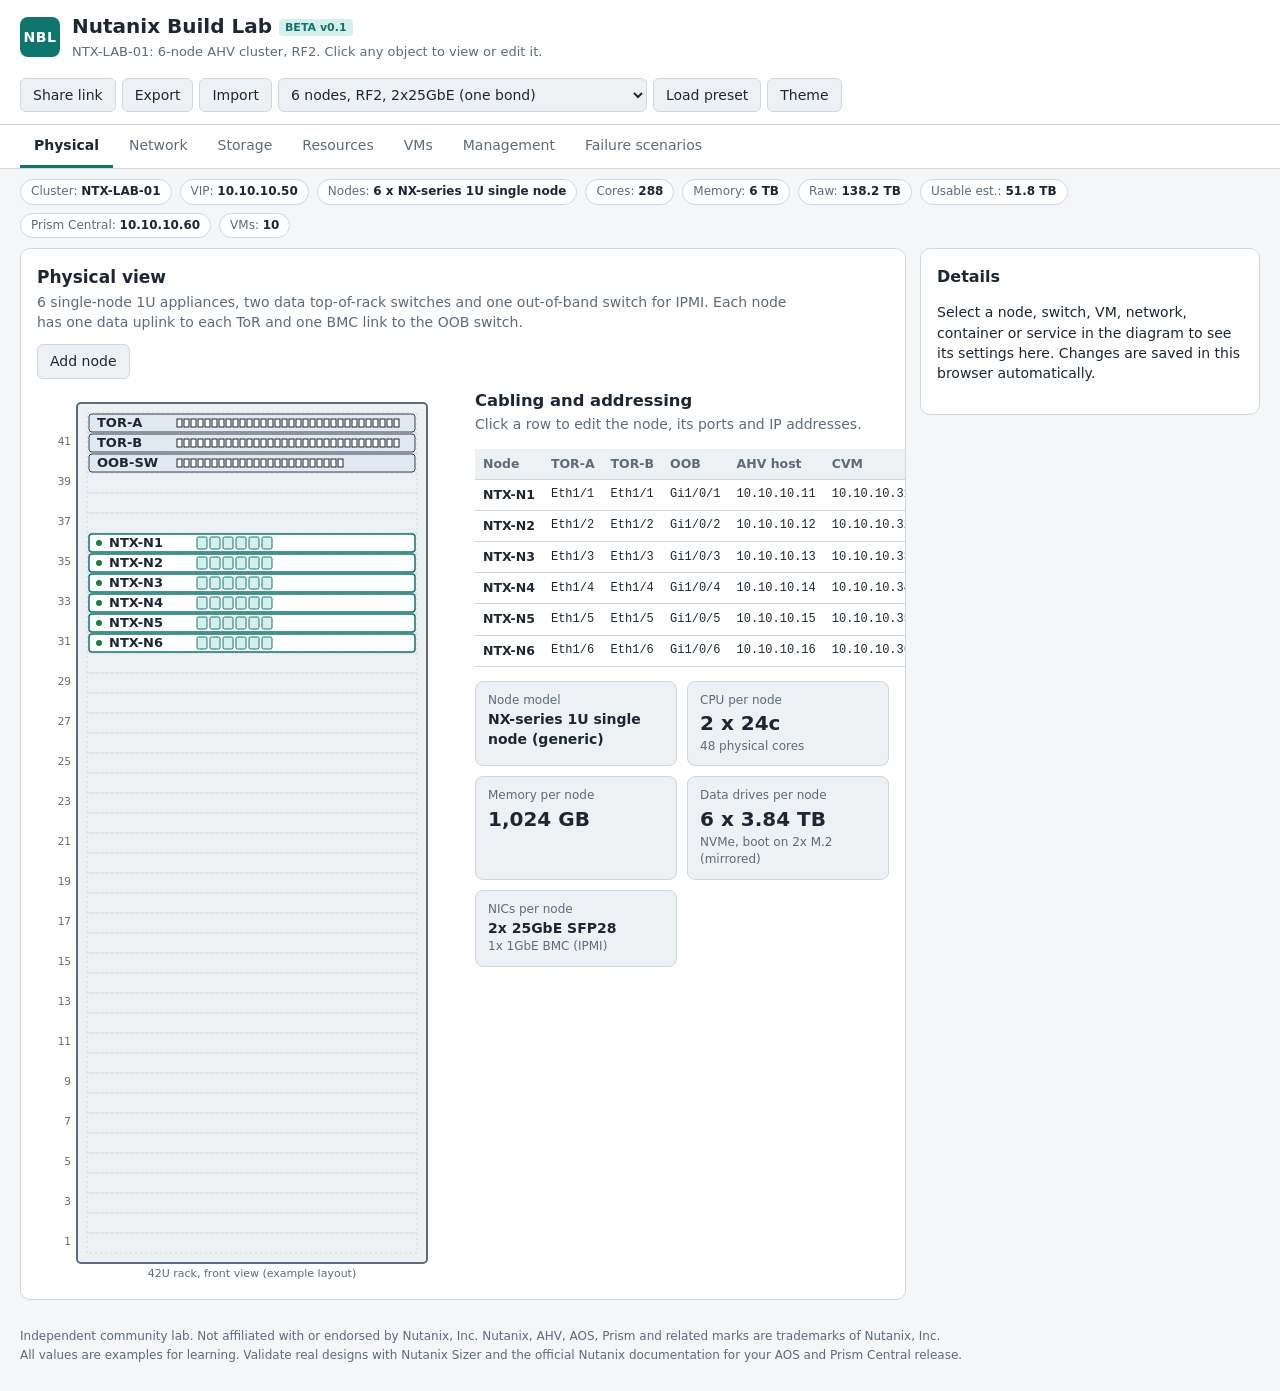
==== public/index.html @ 9aa4f655 "Move site to public/ and add wrangler config for Cloudflare Co-Authored-By: Claude Opus 5.5 <noreply" ====
<!DOCTYPE html>
<html lang="en" data-theme="light">
<head>
<meta charset="utf-8">
<meta name="viewport" content="width=device-width, initial-scale=1">
<title>Nutanix Build Lab</title>
<meta name="description" content="Interactive Nutanix cluster build lab: physical rack, AHV networking, distributed storage, compute resources, VM placement, Prism Central management and failure scenarios for a 6-node cluster.">
<link rel="icon" href="data:image/svg+xml,<svg xmlns='http://www.w3.org/2000/svg' viewBox='0 0 32 32'><rect width='32' height='32' rx='6' fill='%230f766e'/><path d='M8 22V10l8 8 8-8v12' stroke='white' stroke-width='3' fill='none'/></svg>">
<link rel="stylesheet" href="css/style.css">
</head>
<body>
<header class="topbar">
  <div class="brand">
    <span class="logo">NBL</span>
    <div>
      <h1>Nutanix Build Lab <span class="tag">BETA v0.1</span></h1>
      <p class="sub" id="labTitle">Click any object in the diagram to view or edit it.</p>
    </div>
  </div>
  <div class="tools">
    <button id="btnShare" title="Copy a link that contains this lab">Share link</button>
    <button id="btnExport" title="Download this lab as JSON">Export</button>
    <button id="btnImport" title="Load a lab from JSON">Import</button>
    <select id="presetSel" title="Choose a sample lab"></select>
    <button id="btnReset" title="Load the selected sample lab">Load preset</button>
    <button id="btnTheme" title="Switch light and dark theme">Theme</button>
    <input type="file" id="fileImport" accept="application/json" hidden>
  </div>
</header>

<nav class="tabs" id="tabs">
  <button data-view="physical" class="active">Physical</button>
  <button data-view="network">Network</button>
  <button data-view="storage">Storage</button>
  <button data-view="resources">Resources</button>
  <button data-view="vms">VMs</button>
  <button data-view="management">Management</button>
  <button data-view="failure">Failure scenarios</button>
</nav>

<div class="summary" id="summary"></div>

<main class="layout">
  <section class="canvas" id="canvas"></section>
  <aside class="panel" id="panel">
    <div class="panel-empty">
      <h3>Details</h3>
      <p>Select a node, switch, VM, network, container or service in the diagram to see its settings here. Changes are saved in this browser automatically.</p>
      <p class="muted">Use Share link to send the current lab to someone else, or Export to keep a JSON copy.</p>
    </div>
  </aside>
</main>

<footer class="foot">
  <p>Independent community lab. Not affiliated with or endorsed by Nutanix, Inc. Nutanix, AHV, AOS, Prism and related marks are trademarks of Nutanix, Inc.</p>
  <p>All values are examples for learning. Validate real designs with Nutanix Sizer and the official Nutanix documentation for your AOS and Prism Central release.</p>
</footer>

<div class="toast" id="toast"></div>
<script src="js/sample.js"></script>
<script src="js/app.js"></script>
</body>
</html>
---- public/css/style.css ----
:root {
  --bg: #f4f6f8;
  --surface: #ffffff;
  --surface-2: #eef1f4;
  --ink: #1d2733;
  --muted: #5d6b7a;
  --line: #cfd7df;
  --accent: #0f766e;
  --accent-soft: #d5efec;
  --host: #e9eef3;
  --cvm: #6d28d9;
  --cvm-soft: #ede4fb;
  --vm: #2563eb;
  --vm-soft: #dde8fd;
  --sw: #334155;
  --sw-soft: #e2e8f0;
  --ipmi: #b45309;
  --ipmi-soft: #fbeedd;
  --ok: #15803d;
  --warn: #b45309;
  --bad: #b91c1c;
  --bad-soft: #fde2e2;
  --link-a: #0f766e;
  --link-b: #7c3aed;
  --sel: #f59e0b;
  --font: "Segoe UI", system-ui, -apple-system, Roboto, Helvetica, Arial, sans-serif;
  --mono: "Cascadia Mono", Consolas, "SF Mono", Menlo, monospace;
}
[data-theme="dark"] {
  --bg: #0f151c;
  --surface: #17202a;
  --surface-2: #1e2935;
  --ink: #e5ebf1;
  --muted: #95a3b3;
  --line: #2f3d4c;
  --accent: #2dd4bf;
  --accent-soft: #133b38;
  --host: #1f2b38;
  --cvm: #a78bfa;
  --cvm-soft: #2c2346;
  --vm: #60a5fa;
  --vm-soft: #1c2d4a;
  --sw: #cbd5e1;
  --sw-soft: #26323f;
  --ipmi: #f59e0b;
  --ipmi-soft: #3a2a12;
  --ok: #4ade80;
  --warn: #fbbf24;
  --bad: #f87171;
  --bad-soft: #3b1d1d;
  --link-a: #2dd4bf;
  --link-b: #a78bfa;
}

* { box-sizing: border-box; }
body { margin: 0; background: var(--bg); color: var(--ink); font: 14px/1.45 var(--font); }
button { font: inherit; cursor: pointer; }

.topbar { display: flex; justify-content: space-between; align-items: center; gap: 16px; padding: 12px 20px; background: var(--surface); border-bottom: 1px solid var(--line); flex-wrap: wrap; }
.brand { display: flex; align-items: center; gap: 12px; }
.logo { display: grid; place-items: center; width: 40px; height: 40px; border-radius: 8px; background: var(--accent); color: #fff; font-weight: 700; letter-spacing: .5px; }
h1 { font-size: 20px; margin: 0; }
.tag { font-size: 11px; font-weight: 600; background: var(--accent-soft); color: var(--accent); padding: 2px 6px; border-radius: 4px; vertical-align: middle; }
.sub { margin: 2px 0 0; color: var(--muted); font-size: 13px; }
.tools { display: flex; gap: 6px; flex-wrap: wrap; }
.tools select { background: var(--surface-2); color: var(--ink); border: 1px solid var(--line); border-radius: 6px; padding: 6px 8px; font: inherit; }
.tools button, .btn { background: var(--surface-2); color: var(--ink); border: 1px solid var(--line); border-radius: 6px; padding: 6px 12px; }
.tools button:hover, .btn:hover { border-color: var(--accent); }
.btn.primary { background: var(--accent); border-color: var(--accent); color: #fff; }
.btn.danger { color: var(--bad); }

.tabs { display: flex; gap: 2px; padding: 0 20px; background: var(--surface); border-bottom: 1px solid var(--line); overflow-x: auto; }
.tabs button { background: none; border: 0; border-bottom: 3px solid transparent; padding: 10px 14px; color: var(--muted); white-space: nowrap; }
.tabs button.active { color: var(--ink); border-bottom-color: var(--accent); font-weight: 600; }

.summary { display: flex; gap: 8px; flex-wrap: wrap; padding: 10px 20px; }
.chip { background: var(--surface); border: 1px solid var(--line); border-radius: 999px; padding: 3px 10px; font-size: 12px; color: var(--muted); cursor: pointer; }
.chip b { color: var(--ink); font-weight: 600; }

.layout { display: grid; grid-template-columns: minmax(0, 1fr) 340px; gap: 14px; padding: 0 20px 20px; }
@media (max-width: 980px) { .layout { grid-template-columns: 1fr; } }
.canvas { background: var(--surface); border: 1px solid var(--line); border-radius: 10px; padding: 16px; min-height: 520px; overflow-x: auto; }
.panel { background: var(--surface); border: 1px solid var(--line); border-radius: 10px; padding: 16px; align-self: start; position: sticky; top: 12px; max-height: calc(100vh - 24px); overflow-y: auto; }
.panel h3 { margin: 0 0 4px; font-size: 16px; }
.panel .kind { font-size: 11px; text-transform: uppercase; letter-spacing: .6px; color: var(--accent); font-weight: 700; }
.panel .muted, .muted { color: var(--muted); }
.panel .note { background: var(--surface-2); border-left: 3px solid var(--accent); padding: 8px 10px; border-radius: 4px; font-size: 12.5px; margin: 10px 0; }
.field { display: grid; gap: 3px; margin: 10px 0; }
.field label { font-size: 12px; color: var(--muted); font-weight: 600; }
.field input, .field select { width: 100%; padding: 6px 8px; border: 1px solid var(--line); border-radius: 6px; background: var(--surface-2); color: var(--ink); font: inherit; }
.field input:focus, .field select:focus { outline: 2px solid var(--accent); outline-offset: -1px; }
.field input[readonly] { opacity: .7; }
.field.check { grid-template-columns: auto 1fr; align-items: center; }
.field.check label { font-weight: 500; color: var(--ink); }
.panel-actions { display: flex; gap: 8px; margin-top: 14px; flex-wrap: wrap; }
.kv { display: grid; grid-template-columns: 1fr auto; gap: 4px 10px; font-size: 13px; margin: 8px 0; }
.kv span:nth-child(odd) { color: var(--muted); }
.kv span:nth-child(even) { font-family: var(--mono); font-size: 12.5px; text-align: right; }

.view-head { display: flex; justify-content: space-between; align-items: flex-start; gap: 12px; margin-bottom: 10px; flex-wrap: wrap; }
.view-head h2 { margin: 0; font-size: 17px; }
.view-head p { margin: 2px 0 0; color: var(--muted); max-width: 760px; }

svg.diagram { width: 100%; height: auto; display: block; font-family: var(--font); }
svg text { fill: var(--ink); font-size: 12px; }
svg .t-muted { fill: var(--muted); font-size: 11px; }
svg .t-small { font-size: 10.5px; }
svg .t-mono { font-family: var(--mono); font-size: 11px; }
svg .t-title { font-weight: 700; font-size: 13px; }
svg .t-white { fill: #fff; }
svg .host { fill: var(--host); stroke: var(--line); }
svg .rack { fill: var(--surface-2); stroke: var(--muted); stroke-width: 2; }
svg .unit { fill: none; stroke: var(--line); stroke-dasharray: 2 3; }
svg .sw { fill: var(--sw-soft); stroke: var(--sw); }
svg .node-box { fill: var(--surface); stroke: var(--accent); stroke-width: 1.5; }
svg .bay { fill: var(--accent-soft); stroke: var(--accent); }
svg .cvm { fill: var(--cvm-soft); stroke: var(--cvm); }
svg .uvm { fill: var(--vm-soft); stroke: var(--vm); }
svg .br { fill: var(--accent-soft); stroke: var(--accent); }
svg .ipmi { fill: var(--ipmi-soft); stroke: var(--ipmi); }
svg .port { fill: var(--surface); stroke: var(--ink); }
svg .pool { fill: var(--accent-soft); stroke: var(--accent); stroke-width: 1.5; }
svg .ctr { fill: var(--surface); stroke: var(--accent); }
svg .svc { fill: var(--surface-2); stroke: var(--muted); }
svg .wire { stroke: var(--muted); stroke-width: 1.5; fill: none; }
svg .wire-a { stroke: var(--link-a); stroke-width: 2; fill: none; }
svg .wire-b { stroke: var(--link-b); stroke-width: 2; fill: none; }
svg .wire-ipmi { stroke: var(--ipmi); stroke-width: 1.5; fill: none; stroke-dasharray: 5 4; }
svg .wire-down { stroke: var(--bad); stroke-width: 2; stroke-dasharray: 3 4; fill: none; opacity: .7; }
svg .peer { stroke: var(--sw); stroke-width: 3; fill: none; }
svg .arrow { stroke: var(--vm); stroke-width: 2; fill: none; marker-end: url(#arrowhead); }
svg .down { fill: var(--bad-soft) !important; stroke: var(--bad) !important; }
svg .obj { cursor: pointer; }
svg .obj:hover > rect:first-child { stroke-width: 2.5; }
svg .sel > rect:first-child { stroke: var(--sel) !important; stroke-width: 3 !important; }
svg .led-ok { fill: var(--ok); }
svg .led-bad { fill: var(--bad); }

table.grid { width: 100%; border-collapse: collapse; font-size: 12.5px; margin-top: 14px; }
table.grid th, table.grid td { padding: 6px 8px; border-bottom: 1px solid var(--line); text-align: left; white-space: nowrap; }
table.grid th { color: var(--muted); font-weight: 600; background: var(--surface-2); }
table.grid td.mono { font-family: var(--mono); font-size: 12px; }
table.grid tr.click { cursor: pointer; }
table.grid tr.click:hover td { background: var(--surface-2); }
table.grid tr.sel td { background: var(--accent-soft); }

.two { display: grid; grid-template-columns: minmax(300px, 420px) minmax(0, 1fr); gap: 18px; align-items: start; }
@media (max-width: 1200px) { .two { grid-template-columns: 1fr; } }

.cards { display: grid; grid-template-columns: repeat(auto-fill, minmax(190px, 1fr)); gap: 10px; margin-top: 14px; }
.card { background: var(--surface-2); border: 1px solid var(--line); border-radius: 8px; padding: 10px 12px; }
.card .big { font-size: 20px; font-weight: 700; }
.card .lbl { font-size: 12px; color: var(--muted); }
.card.ok { border-left: 4px solid var(--ok); }
.card.warn { border-left: 4px solid var(--warn); }
.card.bad { border-left: 4px solid var(--bad); }

.hosts { display: grid; grid-template-columns: repeat(auto-fill, minmax(250px, 1fr)); gap: 10px; }
.hostcard { background: var(--surface-2); border: 1px solid var(--line); border-radius: 8px; padding: 10px; }
.hostcard.down { background: var(--bad-soft); border-color: var(--bad); }
.hostcard h4 { margin: 0 0 6px; font-size: 14px; display: flex; justify-content: space-between; cursor: pointer; }
.hostcard h4 small { color: var(--muted); font-weight: 400; font-family: var(--mono); }
.bar { height: 12px; background: var(--surface); border: 1px solid var(--line); border-radius: 6px; overflow: hidden; display: flex; margin: 3px 0 2px; }
.bar i { display: block; height: 100%; }
.bar .c { background: var(--cvm); }
.bar .p { background: var(--ipmi); }
.bar .v { background: var(--vm); }
.bar .x { background: var(--bad); }
.barlbl { display: flex; justify-content: space-between; font-size: 11.5px; color: var(--muted); }
.legend { display: flex; gap: 14px; flex-wrap: wrap; font-size: 12px; color: var(--muted); margin: 6px 0 12px; }
.legend i { display: inline-block; width: 10px; height: 10px; border-radius: 2px; margin-right: 5px; vertical-align: -1px; }

.vmchip { display: flex; justify-content: space-between; gap: 6px; background: var(--vm-soft); border: 1px solid var(--vm); border-radius: 6px; padding: 4px 8px; margin: 4px 0; font-size: 12.5px; cursor: pointer; }
.vmchip.cvm { background: var(--cvm-soft); border-color: var(--cvm); }
.vmchip.pc { background: var(--ipmi-soft); border-color: var(--ipmi); }
.vmchip.sel { outline: 2px solid var(--sel); }
.vmchip small { color: var(--muted); font-family: var(--mono); }

.controls { display: grid; grid-template-columns: repeat(auto-fit, minmax(220px, 1fr)); gap: 12px; margin-bottom: 14px; }
.ctlbox { background: var(--surface-2); border: 1px solid var(--line); border-radius: 8px; padding: 10px 12px; }
.ctlbox h4 { margin: 0 0 6px; font-size: 13px; }
.ctlbox label { display: inline-flex; align-items: center; gap: 4px; margin: 2px 10px 2px 0; font-size: 12.5px; }
.ctlbox select { padding: 4px; border-radius: 5px; border: 1px solid var(--line); background: var(--surface); color: var(--ink); }
.results { list-style: none; padding: 0; margin: 14px 0 0; display: grid; gap: 8px; }
.results li { background: var(--surface-2); border: 1px solid var(--line); border-left: 4px solid var(--ok); border-radius: 6px; padding: 8px 12px; }
.results li.warn { border-left-color: var(--warn); }
.results li.bad { border-left-color: var(--bad); }
.results li b { display: block; margin-bottom: 2px; }

.foot { padding: 6px 20px 24px; color: var(--muted); font-size: 12px; }
.foot p { margin: 2px 0; }
.toast { opacity: 0; position: fixed; bottom: 20px; left: 50%; transform: translateX(-50%) translateY(80px); background: var(--ink); color: var(--bg); padding: 8px 16px; border-radius: 6px; transition: transform .25s, opacity .25s; z-index: 10; }
.toast.show { opacity: 1; transform: translateX(-50%) translateY(0); }
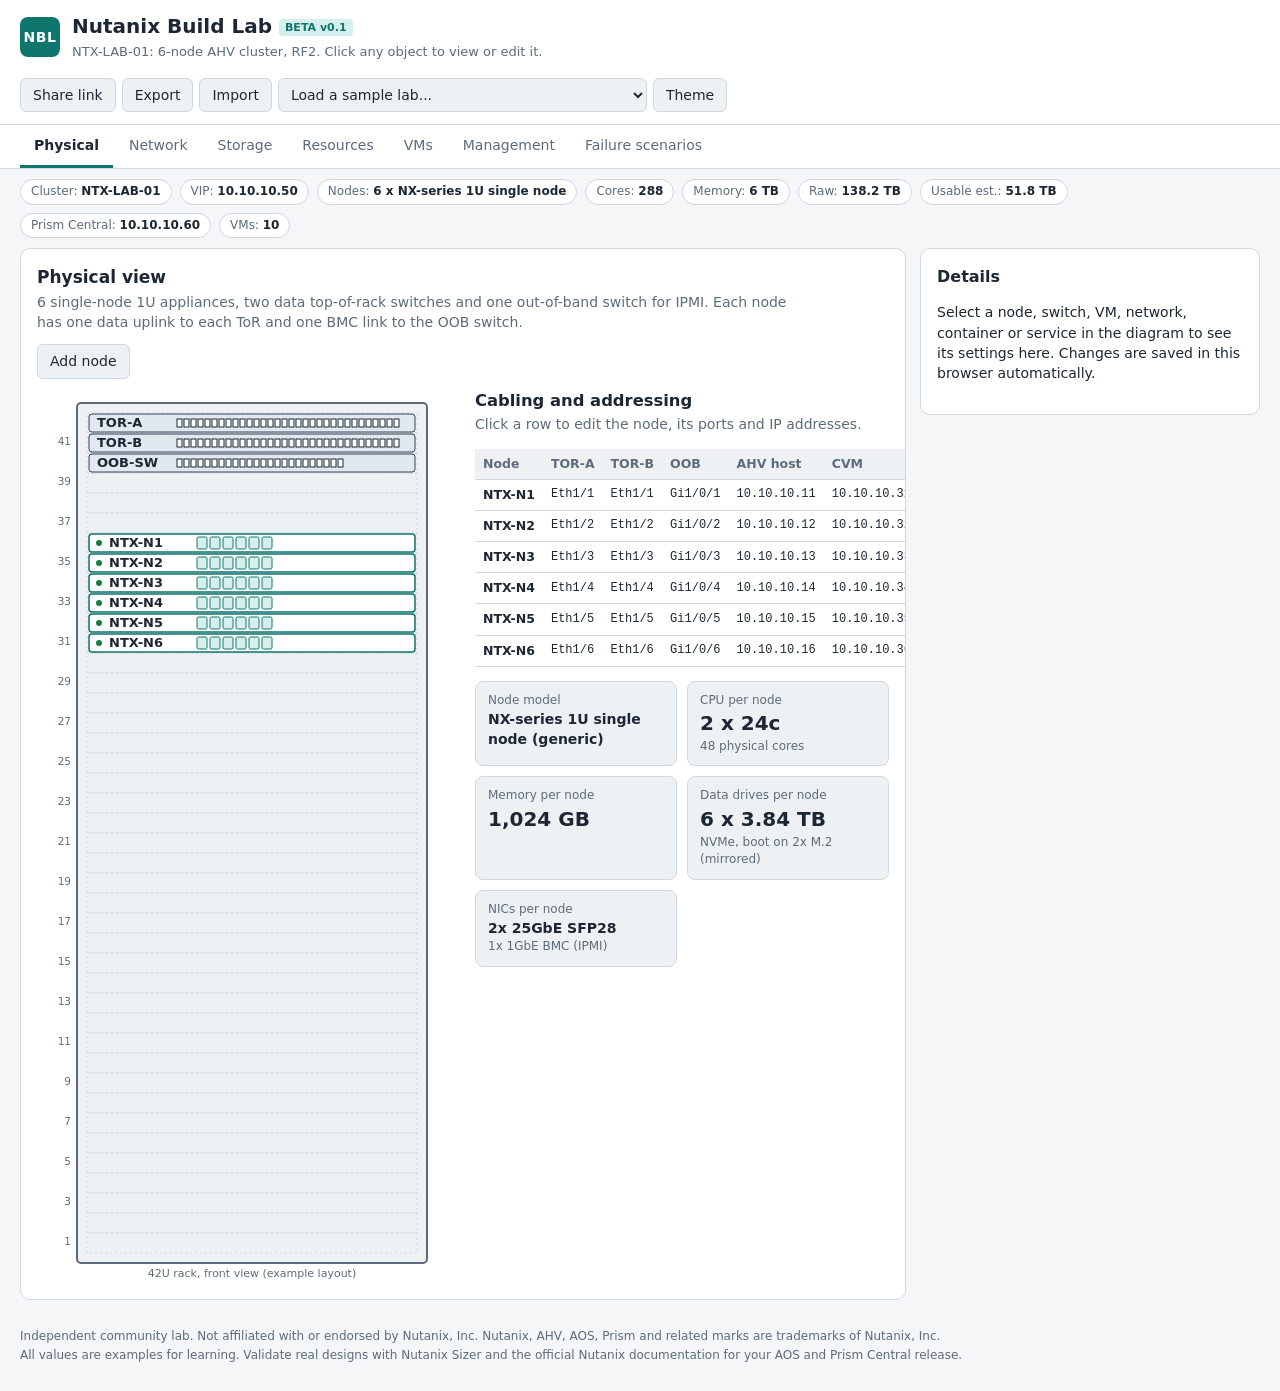
==== commit 8d894990: "Fix preset loading; apply build standard (cluster-named pool, container and mgmt subnet; AD on Prism" ====
--- a/public/index.html
+++ b/public/index.html
@@ -21,8 +21,7 @@
     <button id="btnShare" title="Copy a link that contains this lab">Share link</button>
     <button id="btnExport" title="Download this lab as JSON">Export</button>
     <button id="btnImport" title="Load a lab from JSON">Import</button>
-    <select id="presetSel" title="Choose a sample lab"></select>
-    <button id="btnReset" title="Load the selected sample lab">Load preset</button>
+    <select id="presetSel" title="Replace the current lab with a sample lab"></select>
     <button id="btnTheme" title="Switch light and dark theme">Theme</button>
     <input type="file" id="fileImport" accept="application/json" hidden>
   </div>
--- a/public/css/style.css
+++ b/public/css/style.css
@@ -190,4 +190,5 @@
 .foot { padding: 6px 20px 24px; color: var(--muted); font-size: 12px; }
 .foot p { margin: 2px 0; }
 .toast { opacity: 0; position: fixed; bottom: 20px; left: 50%; transform: translateX(-50%) translateY(80px); background: var(--ink); color: var(--bg); padding: 8px 16px; border-radius: 6px; transition: transform .25s, opacity .25s; z-index: 10; }
+.toast .undo { margin-left: 12px; background: none; border: 1px solid currentColor; color: inherit; border-radius: 4px; padding: 1px 8px; }
 .toast.show { opacity: 1; transform: translateX(-50%) translateY(0); }
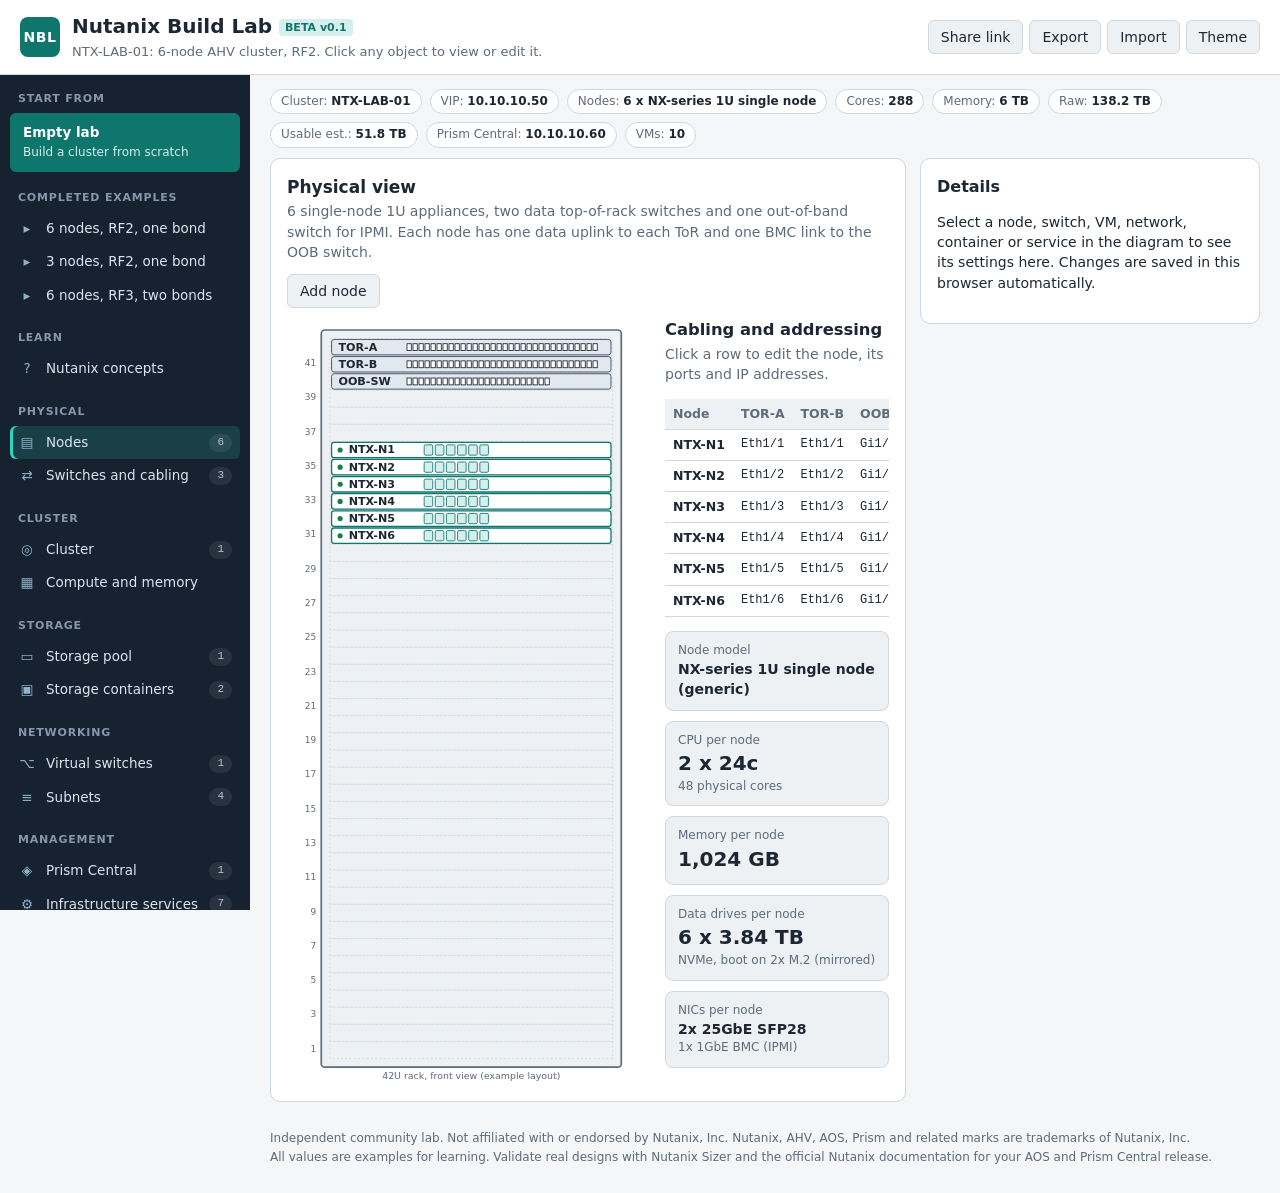
==== commit 50e6240d: "Left menu like the NSX Build Lab: empty lab, examples, object lists with counts, concepts, add-on pl" ====
--- a/public/index.html
+++ b/public/index.html
@@ -21,22 +21,16 @@
     <button id="btnShare" title="Copy a link that contains this lab">Share link</button>
     <button id="btnExport" title="Download this lab as JSON">Export</button>
     <button id="btnImport" title="Load a lab from JSON">Import</button>
-    <select id="presetSel" title="Replace the current lab with a sample lab"></select>
     <button id="btnTheme" title="Switch light and dark theme">Theme</button>
     <input type="file" id="fileImport" accept="application/json" hidden>
   </div>
 </header>
 
-<nav class="tabs" id="tabs">
-  <button data-view="physical" class="active">Physical</button>
-  <button data-view="network">Network</button>
-  <button data-view="storage">Storage</button>
-  <button data-view="resources">Resources</button>
-  <button data-view="vms">VMs</button>
-  <button data-view="management">Management</button>
-  <button data-view="failure">Failure scenarios</button>
-</nav>
 
+
+<div class="shell">
+<aside class="side" id="side"></aside>
+<div class="mainwrap">
 <div class="summary" id="summary"></div>
 
 <main class="layout">
@@ -54,6 +48,8 @@
   <p>Independent community lab. Not affiliated with or endorsed by Nutanix, Inc. Nutanix, AHV, AOS, Prism and related marks are trademarks of Nutanix, Inc.</p>
   <p>All values are examples for learning. Validate real designs with Nutanix Sizer and the official Nutanix documentation for your AOS and Prism Central release.</p>
 </footer>
+</div>
+</div>
 
 <div class="toast" id="toast"></div>
 <script src="js/sample.js"></script>
--- a/public/css/style.css
+++ b/public/css/style.css
@@ -144,7 +144,7 @@
 table.grid tr.click:hover td { background: var(--surface-2); }
 table.grid tr.sel td { background: var(--accent-soft); }
 
-.two { display: grid; grid-template-columns: minmax(300px, 420px) minmax(0, 1fr); gap: 18px; align-items: start; }
+.two { display: grid; grid-template-columns: minmax(260px, 360px) minmax(0, 1fr); gap: 18px; align-items: start; }
 @media (max-width: 1200px) { .two { grid-template-columns: 1fr; } }
 
 .cards { display: grid; grid-template-columns: repeat(auto-fill, minmax(190px, 1fr)); gap: 10px; margin-top: 14px; }
@@ -192,3 +192,34 @@
 .toast { opacity: 0; position: fixed; bottom: 20px; left: 50%; transform: translateX(-50%) translateY(80px); background: var(--ink); color: var(--bg); padding: 8px 16px; border-radius: 6px; transition: transform .25s, opacity .25s; z-index: 10; }
 .toast .undo { margin-left: 12px; background: none; border: 1px solid currentColor; color: inherit; border-radius: 4px; padding: 1px 8px; }
 .toast.show { opacity: 1; transform: translateX(-50%) translateY(0); }
+
+/* left menu */
+.shell { display: grid; grid-template-columns: 250px minmax(0, 1fr); min-height: calc(100vh - 65px); }
+.side { background: #172230; color: #dbe4ee; padding: 12px 10px 24px; position: sticky; top: 0; height: calc(100vh - 65px); overflow-y: auto; }
+[data-theme="dark"] .side { background: #0b1118; border-right: 1px solid var(--line); }
+.sgroup { margin-bottom: 14px; }
+.sglabel { font-size: 11px; font-weight: 700; letter-spacing: .8px; text-transform: uppercase; color: #8796a8; padding: 4px 8px 6px; }
+.sitem { display: flex; align-items: center; gap: 10px; width: 100%; background: none; border: 0; color: inherit; text-align: left; padding: 7px 8px; border-radius: 6px; font-size: 13.5px; }
+.sitem:hover { background: rgba(255,255,255,.07); }
+.sitem.on { background: rgba(45,212,191,.16); box-shadow: inset 3px 0 0 #2dd4bf; }
+.sitem.soon { color: #8796a8; }
+.sicon { width: 18px; text-align: center; color: #8fb3c9; flex: none; }
+.slabel { flex: 1; }
+.scount { font-family: var(--mono); font-size: 11px; background: rgba(255,255,255,.08); border-radius: 10px; padding: 1px 8px; color: #b8c6d4; }
+.sitem.start { display: grid; gap: 2px; border: 1px solid #2c3b4d; margin-bottom: 6px; padding: 9px 12px; }
+.sitem.start b { font-size: 13.5px; }
+.sitem.start small { color: #9fb0c2; font-size: 12px; }
+.sitem.start { background: #0f766e; border-color: #0f766e; color: #fff; }
+.sitem.start small { color: #d5efec; }
+.mainwrap { min-width: 0; }
+.mainwrap .summary { padding-top: 14px; }
+.olist { display: grid; gap: 4px; margin-top: 8px; }
+.orow { display: flex; justify-content: space-between; gap: 8px; background: var(--surface-2); border: 1px solid var(--line); border-radius: 6px; padding: 7px 10px; color: var(--ink); text-align: left; }
+.orow:hover { border-color: var(--accent); }
+.orow small { color: var(--muted); font-family: var(--mono); font-size: 11.5px; }
+@media (max-width: 900px) {
+  .shell { grid-template-columns: 1fr; }
+  .side { position: static; height: auto; display: flex; gap: 10px; overflow-x: auto; padding: 8px; }
+  .sgroup { flex: none; margin: 0; }
+  .sitem { white-space: nowrap; }
+}
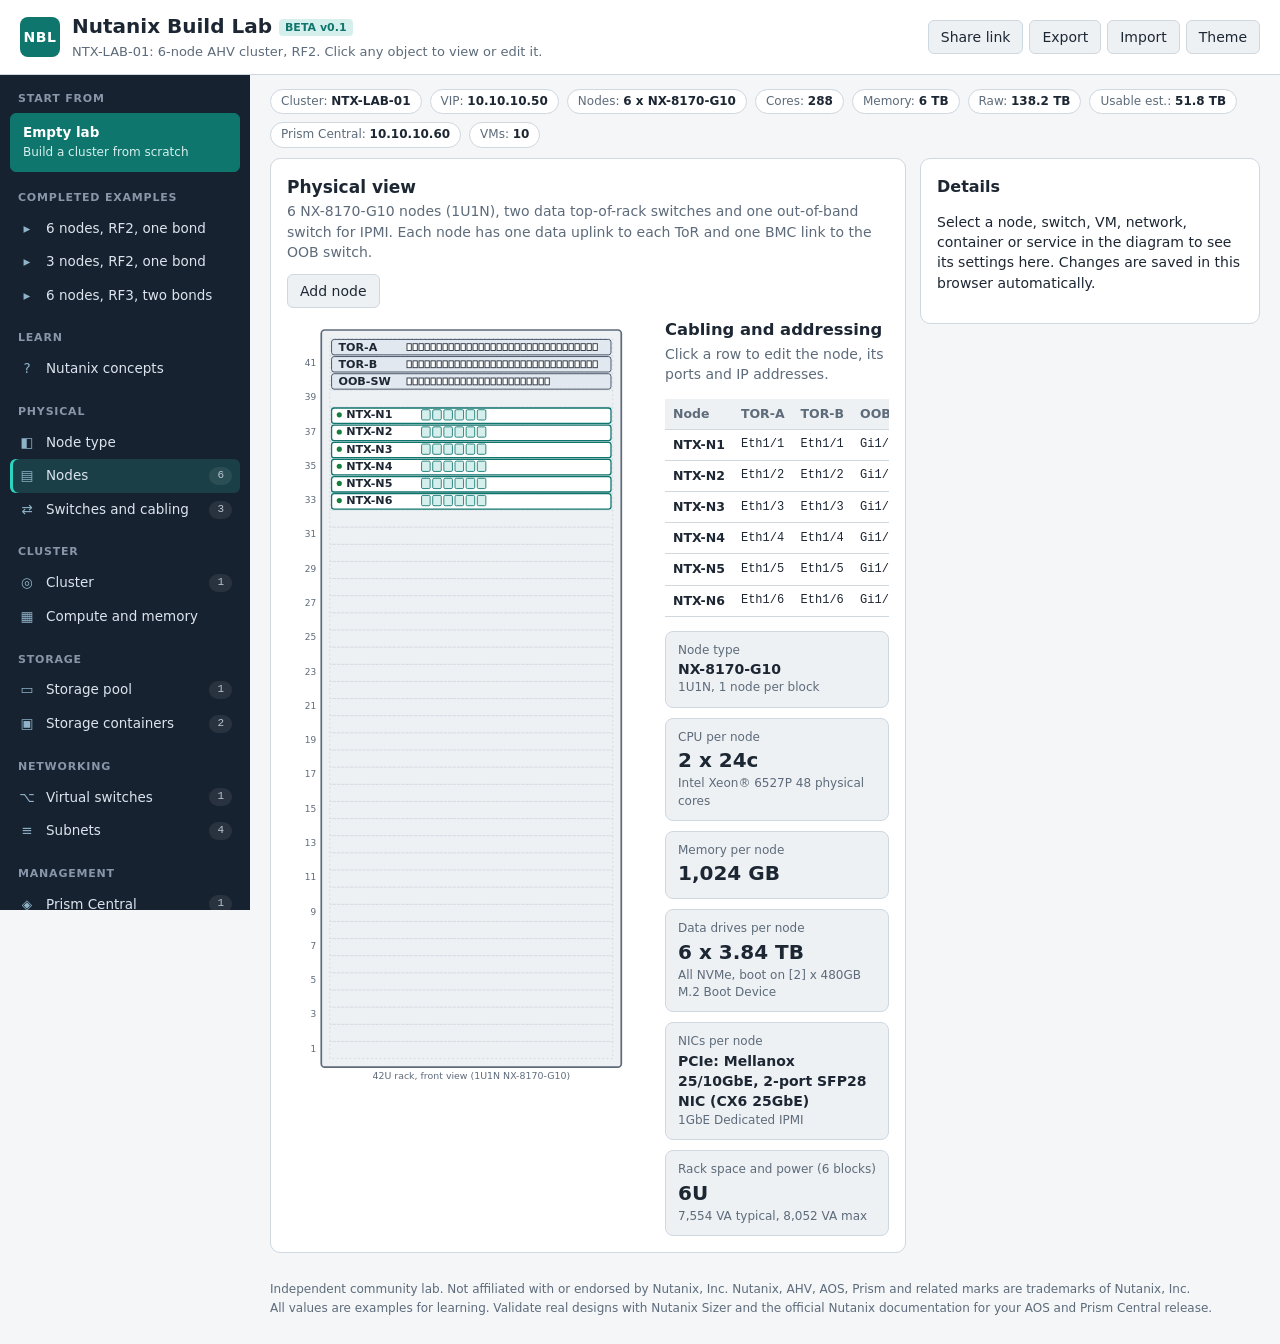
==== commit 1b1a1e48: "Node type picker: 17 NX platforms from the spec sheets, block-aware rack view, model decoder Co-Auth" ====
--- a/public/index.html
+++ b/public/index.html
@@ -52,6 +52,7 @@
 </div>
 
 <div class="toast" id="toast"></div>
+<script src="js/platforms.js"></script>
 <script src="js/sample.js"></script>
 <script src="js/app.js"></script>
 </body>
--- a/public/css/style.css
+++ b/public/css/style.css
@@ -86,6 +86,7 @@
 .panel .muted, .muted { color: var(--muted); }
 .panel .note { background: var(--surface-2); border-left: 3px solid var(--accent); padding: 8px 10px; border-radius: 4px; font-size: 12.5px; margin: 10px 0; }
 .field { display: grid; gap: 3px; margin: 10px 0; }
+.field select { text-overflow: ellipsis; }
 .field label { font-size: 12px; color: var(--muted); font-weight: 600; }
 .field input, .field select { width: 100%; padding: 6px 8px; border: 1px solid var(--line); border-radius: 6px; background: var(--surface-2); color: var(--ink); font: inherit; }
 .field input:focus, .field select:focus { outline: 2px solid var(--accent); outline-offset: -1px; }
@@ -113,6 +114,7 @@
 svg .unit { fill: none; stroke: var(--line); stroke-dasharray: 2 3; }
 svg .sw { fill: var(--sw-soft); stroke: var(--sw); }
 svg .node-box { fill: var(--surface); stroke: var(--accent); stroke-width: 1.5; }
+svg .bay.hdd { fill: var(--ipmi-soft); stroke: var(--ipmi); }
 svg .bay { fill: var(--accent-soft); stroke: var(--accent); }
 svg .cvm { fill: var(--cvm-soft); stroke: var(--cvm); }
 svg .uvm { fill: var(--vm-soft); stroke: var(--vm); }
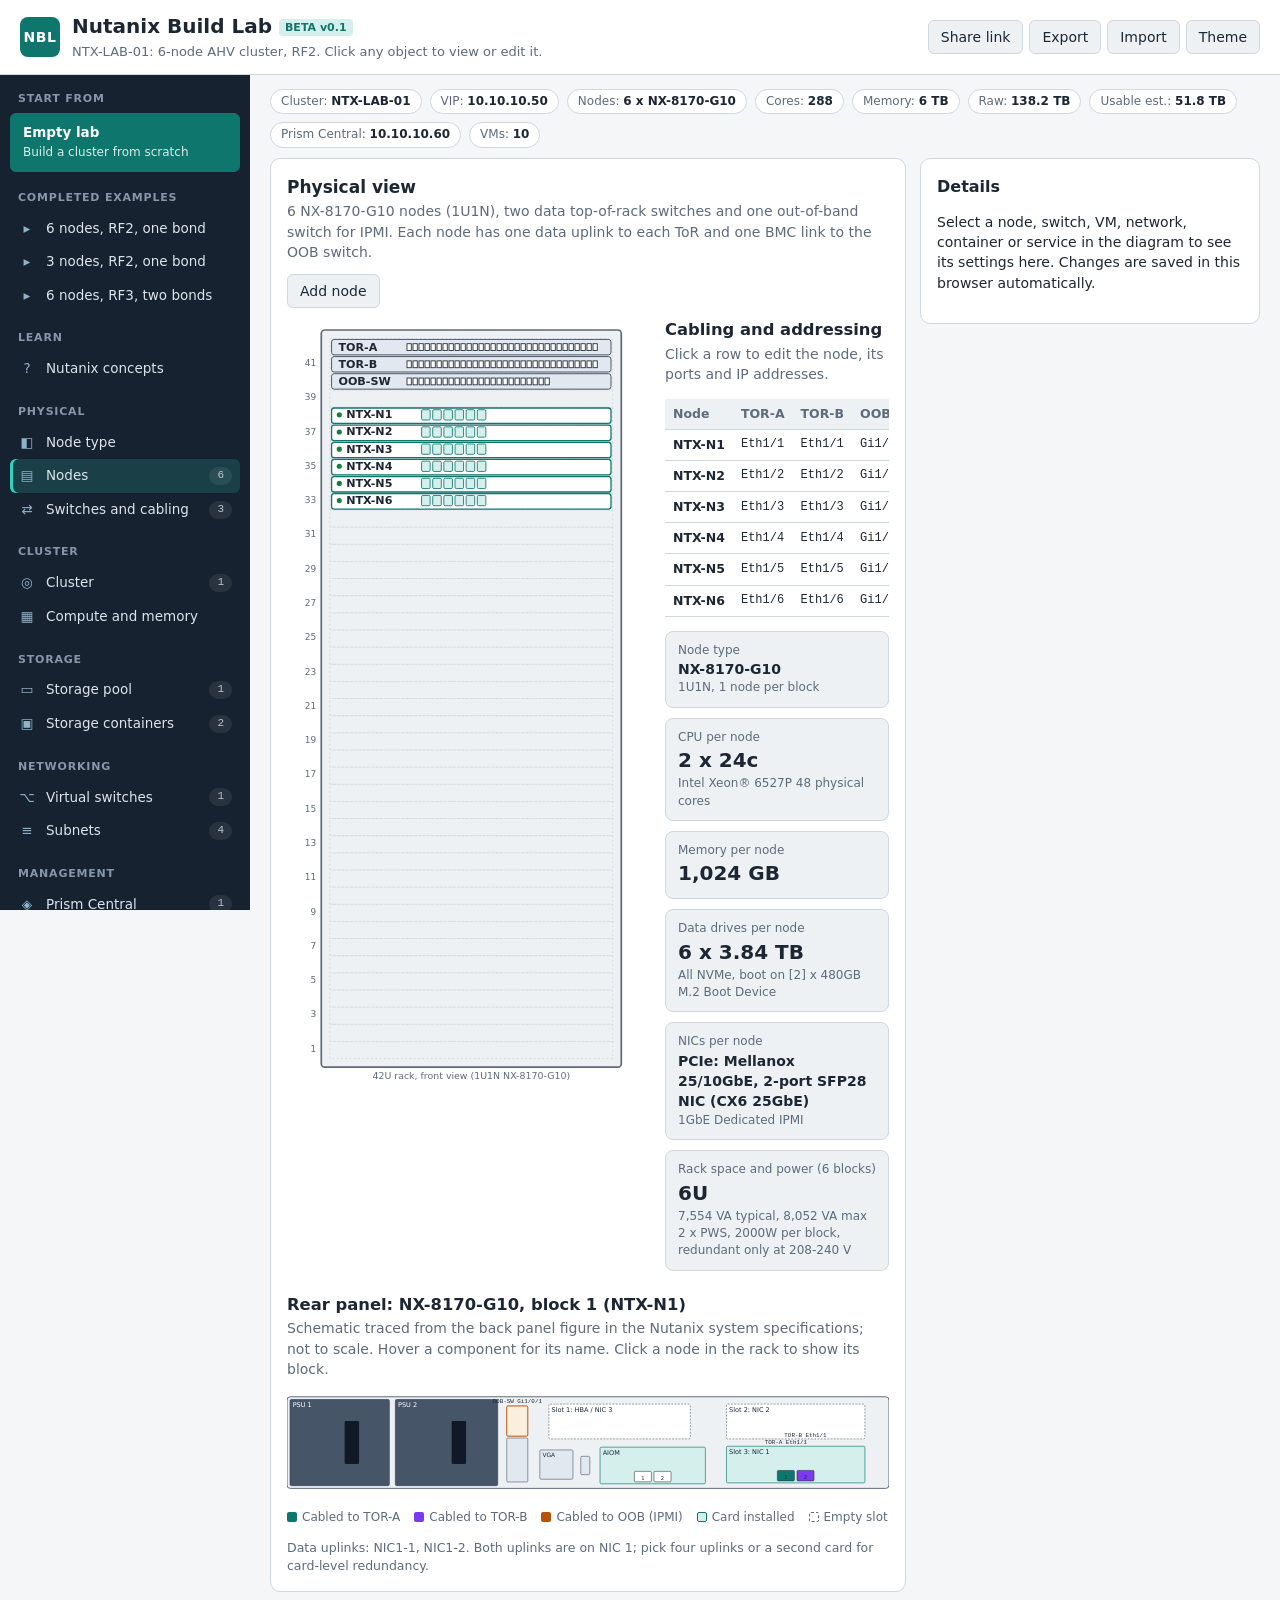
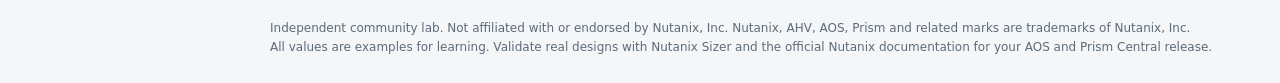
==== commit 27380cb1: "Rear panel view for all 16 NX models with port-level cabling Co-Authored-By: Claude Opus 5.5 <norepl" ====
--- a/public/index.html
+++ b/public/index.html
@@ -53,6 +53,7 @@
 
 <div class="toast" id="toast"></div>
 <script src="js/platforms.js"></script>
+<script src="js/rear.js"></script>
 <script src="js/sample.js"></script>
 <script src="js/app.js"></script>
 </body>
--- a/public/css/style.css
+++ b/public/css/style.css
@@ -225,3 +225,32 @@
   .sgroup { flex: none; margin: 0; }
   .sitem { white-space: nowrap; }
 }
+
+.det { border: 1px solid var(--line); border-radius: 6px; margin: 6px 0; background: var(--surface-2); }
+.det summary { cursor: pointer; padding: 6px 10px; font-size: 13px; font-weight: 600; }
+.det > *:not(summary) { margin: 0 10px 8px; }
+.det .small, p.small { font-size: 12.5px; line-height: 1.5; }
+ul.dl { padding-left: 18px; font-size: 12.5px; margin: 4px 10px 8px; }
+table.grid.mini { margin-top: 0; font-size: 12px; }
+table.grid.mini td { white-space: normal; padding: 4px 6px; }
+
+/* rear panel */
+svg.rear { margin-top: 4px; }
+svg .rearbox { fill: var(--surface-2); stroke: var(--muted); stroke-width: 1.5; }
+svg .r-area { fill: none; stroke: var(--line); stroke-dasharray: 4 3; }
+svg .r-area.empty { fill: var(--surface); }
+svg .r-psu { fill: #475569; stroke: #334155; }
+[data-theme="dark"] svg .r-psu { fill: #334155; stroke: #64748b; }
+svg .r-psu + text, svg .r-psu ~ text { fill: #fff; }
+svg .r-sock { fill: #111827; }
+svg .r-card { fill: var(--accent-soft); stroke: var(--accent); }
+svg .r-gpu { fill: var(--cvm-soft); stroke: var(--cvm); }
+svg .r-slot { fill: var(--surface); stroke: var(--muted); stroke-dasharray: 3 2; }
+svg .r-misc { fill: var(--sw-soft); stroke: var(--sw); stroke-width: .8; }
+svg .r-ipmi { fill: var(--ipmi-soft); stroke: var(--ipmi); stroke-width: 1.5; }
+svg .rport { stroke: var(--ink); stroke-width: .8; }
+svg .p-off { fill: var(--surface); }
+svg .p-a { fill: var(--link-a); }
+svg .p-b { fill: var(--link-b); }
+.rearwrap { margin-top: 6px; overflow-x: auto; }
+.legend i { border-radius: 2px; }
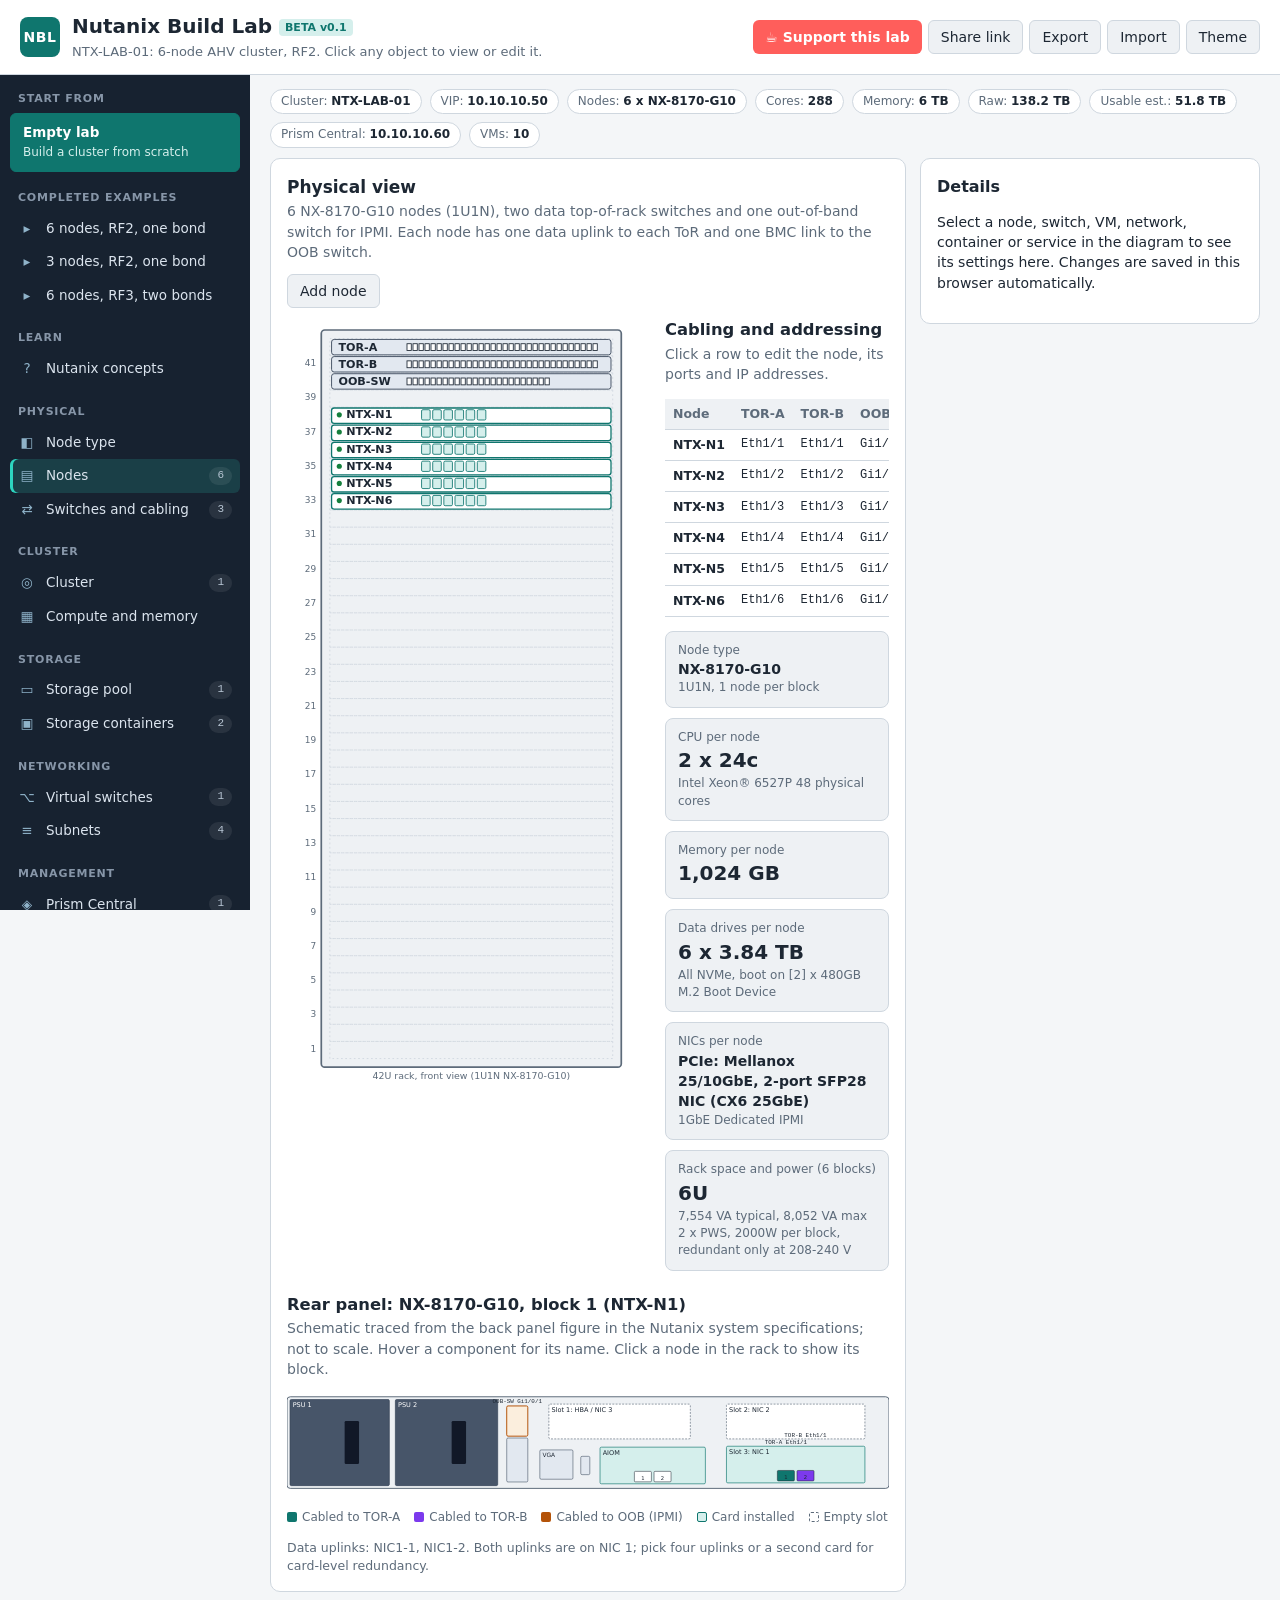
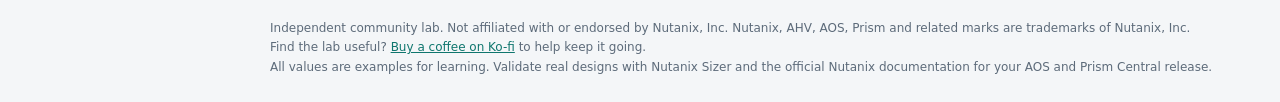
==== commit f1846830: "Add Ko-fi support link Co-Authored-By: Claude Opus 5.5 <noreply@anthropic.com> Claude-Session: https" ====
--- a/public/index.html
+++ b/public/index.html
@@ -18,6 +18,7 @@
     </div>
   </div>
   <div class="tools">
+    <a class="kofi" href="https://ko-fi.com/javirodz" target="_blank" rel="noopener" title="Support this lab on Ko-fi">&#9749; Support this lab</a>
     <button id="btnShare" title="Copy a link that contains this lab">Share link</button>
     <button id="btnExport" title="Download this lab as JSON">Export</button>
     <button id="btnImport" title="Load a lab from JSON">Import</button>
@@ -46,6 +47,7 @@
 
 <footer class="foot">
   <p>Independent community lab. Not affiliated with or endorsed by Nutanix, Inc. Nutanix, AHV, AOS, Prism and related marks are trademarks of Nutanix, Inc.</p>
+  <p>Find the lab useful? <a href="https://ko-fi.com/javirodz" target="_blank" rel="noopener">Buy a coffee on Ko-fi</a> to help keep it going.</p>
   <p>All values are examples for learning. Validate real designs with Nutanix Sizer and the official Nutanix documentation for your AOS and Prism Central release.</p>
 </footer>
 </div>
--- a/public/css/style.css
+++ b/public/css/style.css
@@ -254,3 +254,7 @@
 svg .p-b { fill: var(--link-b); }
 .rearwrap { margin-top: 6px; overflow-x: auto; }
 .legend i { border-radius: 2px; }
+
+.kofi { display: inline-flex; align-items: center; gap: 4px; background: #ff5e5b; color: #fff; border-radius: 6px; padding: 6px 12px; text-decoration: none; font-weight: 600; }
+.kofi:hover { background: #e94d4a; }
+.foot a { color: var(--accent); }
